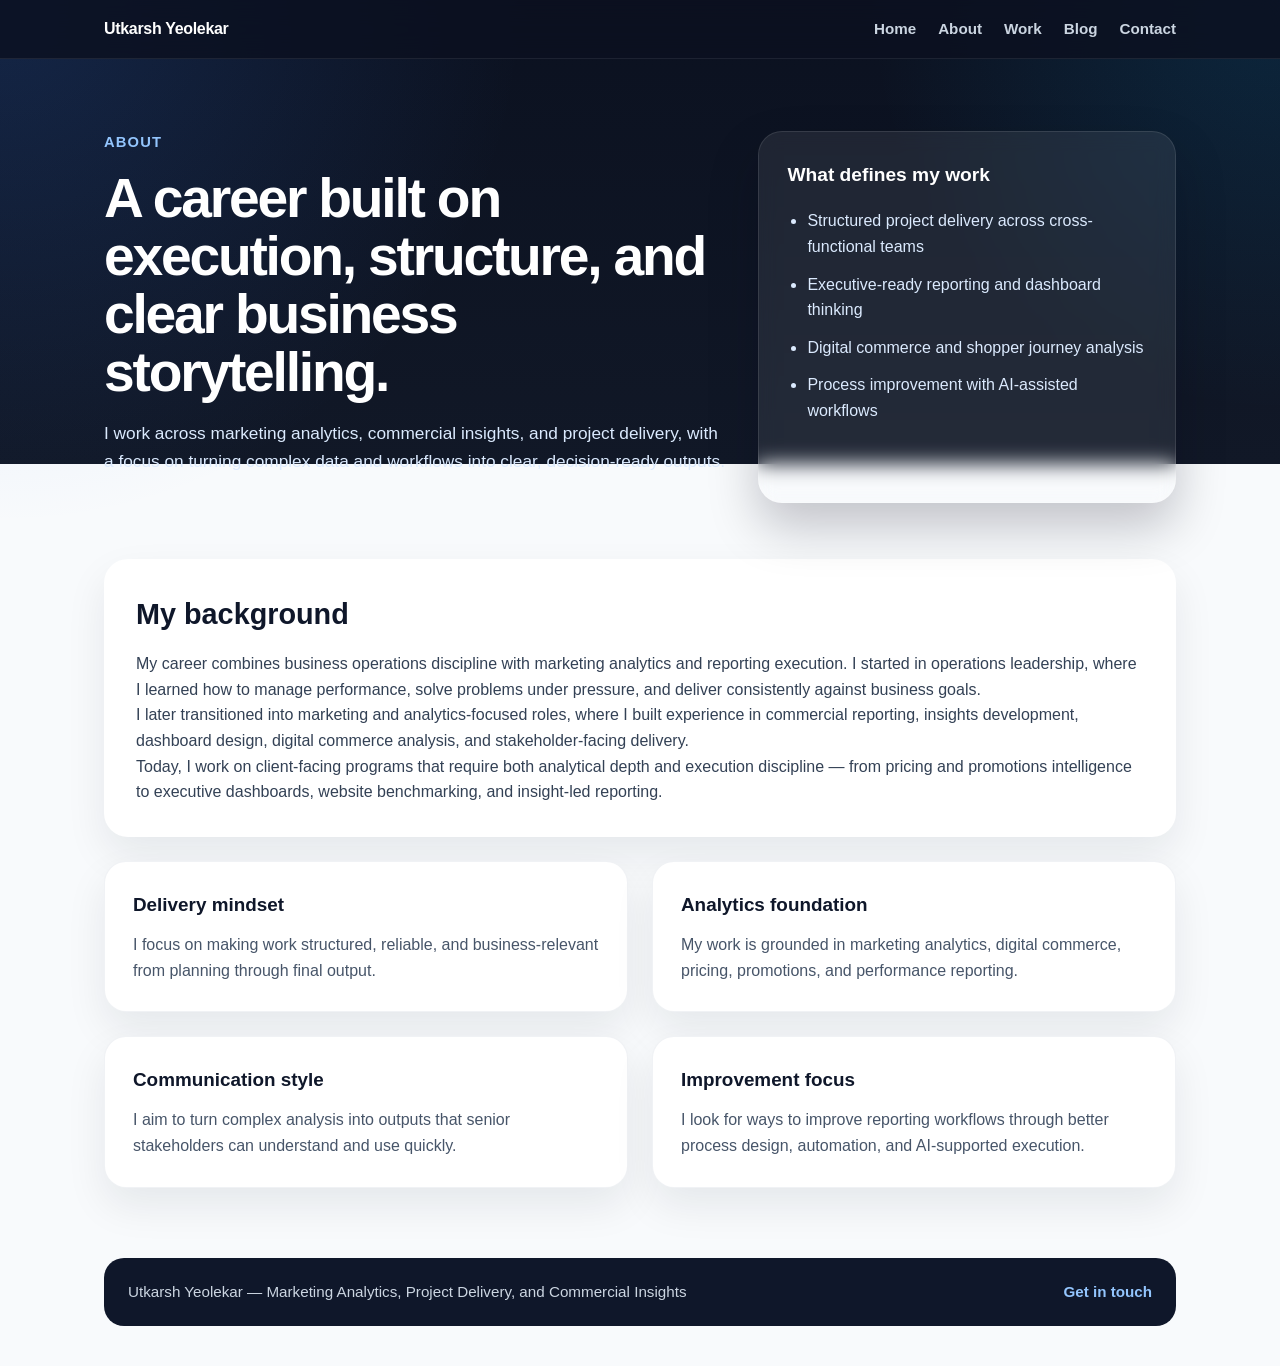
==== about.html @ 6785f932 "Update about.html" ====
<!DOCTYPE html>
<html lang="en">
<head>
  <meta charset="UTF-8" />
  <meta name="viewport" content="width=device-width, initial-scale=1.0" />
  <title>About | Utkarsh Yeolekar</title>
  <link rel="stylesheet" href="style.css" />
</head>
<body>
  <nav>
    <div class="nav-container">
      <a href="index.html" class="brand">Utkarsh Yeolekar</a>
      <div class="nav-links">
        <a href="index.html">Home</a>
        <a href="about.html" class="active">About</a>
        <a href="work.html">Work</a>
        <a href="blog.html">Blog</a>
        <a href="contact.html">Contact</a>
      </div>
    </div>
  </nav>

  <header class="hero">
    <div class="hero-text">
      <p class="eyebrow">About</p>
      <h1>A career built on execution, structure, and clear business storytelling.</h1>
      <p class="hero-copy">
        I work across marketing analytics, commercial insights, and project delivery, with a focus on turning complex data and workflows into clear, decision-ready outputs.
      </p>
    </div>

    <div class="hero-card">
      <h2>What defines my work</h2>
      <ul>
        <li>Structured project delivery across cross-functional teams</li>
        <li>Executive-ready reporting and dashboard thinking</li>
        <li>Digital commerce and shopper journey analysis</li>
        <li>Process improvement with AI-assisted workflows</li>
      </ul>
    </div>
  </header>

  <main>
    <section class="section-intro">
      <h2>My background</h2>
      <p>
        My career combines business operations discipline with marketing analytics and reporting execution. I started in operations leadership, where I learned how to manage performance, solve problems under pressure, and deliver consistently against business goals.
      </p>
      <p>
        I later transitioned into marketing and analytics-focused roles, where I built experience in commercial reporting, insights development, dashboard design, digital commerce analysis, and stakeholder-facing delivery.
      </p>
      <p>
        Today, I work on client-facing programs that require both analytical depth and execution discipline — from pricing and promotions intelligence to executive dashboards, website benchmarking, and insight-led reporting.
      </p>
    </section>

    <section class="cards-grid">
      <article class="info-card">
        <h3>Delivery mindset</h3>
        <p>
          I focus on making work structured, reliable, and business-relevant from planning through final output.
        </p>
      </article>

      <article class="info-card">
        <h3>Analytics foundation</h3>
        <p>
          My work is grounded in marketing analytics, digital commerce, pricing, promotions, and performance reporting.
        </p>
      </article>

      <article class="info-card">
        <h3>Communication style</h3>
        <p>
          I aim to turn complex analysis into outputs that senior stakeholders can understand and use quickly.
        </p>
      </article>

      <article class="info-card">
        <h3>Improvement focus</h3>
        <p>
          I look for ways to improve reporting workflows through better process design, automation, and AI-supported execution.
        </p>
      </article>
    </section>
  </main>

  <footer class="site-footer">
    <div class="site-footer-inner">
      <p>Utkarsh Yeolekar — Marketing Analytics, Project Delivery, and Commercial Insights</p>
      <p><a href="contact.html">Get in touch</a></p>
    </div>
  </footer>

  <script src="script.js"></script>
</body>
</html>
---- style.css ----
* {
  box-sizing: border-box;
}

html {
  scroll-behavior: smooth;
}

body {
  margin: 0;
  font-family: Arial, sans-serif;
  color: #0f172a;
  background:
    radial-gradient(circle at top left, rgba(59, 130, 246, 0.18), transparent 28%),
    radial-gradient(circle at top right, rgba(14, 165, 233, 0.14), transparent 22%),
    linear-gradient(180deg, #0b1120 0%, #111827 34%, #f8fafc 34%, #f8fafc 100%);
  line-height: 1.6;
}

nav {
  position: sticky;
  top: 0;
  z-index: 1000;
  background: rgba(11, 17, 32, 0.82);
  backdrop-filter: blur(14px);
  border-bottom: 1px solid rgba(255, 255, 255, 0.08);
}

.nav-container {
  max-width: 1120px;
  margin: 0 auto;
  padding: 16px 24px;
  display: flex;
  justify-content: space-between;
  align-items: center;
  gap: 24px;
}

.brand {
  color: #ffffff;
  text-decoration: none;
  font-size: 1rem;
  font-weight: 700;
  letter-spacing: -0.02em;
}

.nav-links {
  display: flex;
  gap: 22px;
  flex-wrap: wrap;
}

.nav-links a {
  color: #cbd5e1;
  text-decoration: none;
  font-size: 0.95rem;
  font-weight: 600;
  transition: color 0.2s ease;
}

.nav-links a:hover {
  color: #ffffff;
}

.hero {
  max-width: 1120px;
  margin: 0 auto;
  padding: 72px 24px 56px;
  display: grid;
  grid-template-columns: 1.35fr 0.9fr;
  gap: 28px;
  align-items: stretch;
  color: #ffffff;
}

.eyebrow {
  margin: 0 0 16px;
  color: #93c5fd;
  font-size: 0.92rem;
  font-weight: 700;
  letter-spacing: 0.08em;
  text-transform: uppercase;
}

.hero h1 {
  margin: 0 0 18px;
  font-size: 3.45rem;
  line-height: 1.05;
  letter-spacing: -0.04em;
  max-width: 760px;
}

.hero-copy {
  margin: 0 0 28px;
  font-size: 1.08rem;
  color: #dbeafe;
  max-width: 700px;
}

.hero-actions {
  display: flex;
  gap: 14px;
  flex-wrap: wrap;
}

.button-primary,
.button-secondary {
  display: inline-block;
  padding: 13px 20px;
  border-radius: 999px;
  text-decoration: none;
  font-weight: 700;
  transition: transform 0.2s ease, box-shadow 0.2s ease, background 0.2s ease;
}

.button-primary {
  background: linear-gradient(135deg, #2563eb, #0ea5e9);
  color: #ffffff;
  box-shadow: 0 12px 30px rgba(37, 99, 235, 0.28);
}

.button-secondary {
  background: rgba(255, 255, 255, 0.08);
  color: #ffffff;
  border: 1px solid rgba(255, 255, 255, 0.12);
}

.button-primary:hover,
.button-secondary:hover {
  transform: translateY(-1px);
  text-decoration: none;
}

.hero-card {
  background: rgba(255, 255, 255, 0.08);
  border: 1px solid rgba(255, 255, 255, 0.10);
  border-radius: 24px;
  padding: 28px;
  box-shadow: 0 24px 50px rgba(2, 6, 23, 0.22);
  backdrop-filter: blur(10px);
}

.hero-card h2 {
  margin: 0 0 18px;
  color: #ffffff;
  font-size: 1.2rem;
}

.hero-card ul {
  margin: 0;
  padding-left: 20px;
  color: #dbeafe;
}

.hero-card li {
  margin-bottom: 12px;
}

main {
  max-width: 1120px;
  margin: 0 auto;
  padding: 0 24px 70px;
}

.section-intro {
  background: #ffffff;
  padding: 32px;
  border-radius: 24px;
  box-shadow: 0 18px 40px rgba(15, 23, 42, 0.08);
  margin-bottom: 24px;
}

.section-intro h2 {
  margin-top: 0;
  margin-bottom: 14px;
  font-size: 1.8rem;
  color: #0f172a;
}

.section-intro p {
  margin: 0;
  color: #334155;
}

.cards-grid {
  display: grid;
  grid-template-columns: repeat(2, minmax(0, 1fr));
  gap: 24px;
}

.info-card {
  background: #ffffff;
  padding: 28px;
  border-radius: 22px;
  box-shadow: 0 18px 40px rgba(15, 23, 42, 0.08);
  border: 1px solid rgba(148, 163, 184, 0.14);
}

.info-card h3 {
  margin-top: 0;
  margin-bottom: 12px;
  font-size: 1.18rem;
  color: #0f172a;
}

.info-card p {
  margin: 0;
  color: #475569;
}

.site-footer {
  max-width: 1120px;
  margin: 0 auto;
  padding: 0 24px 40px;
}

.site-footer-inner {
  background: #0f172a;
  color: #cbd5e1;
  padding: 22px 24px;
  border-radius: 20px;
  display: flex;
  justify-content: space-between;
  align-items: center;
  gap: 16px;
  flex-wrap: wrap;
}

.site-footer p {
  margin: 0;
  font-size: 0.95rem;
}

.site-footer a {
  color: #93c5fd;
  text-decoration: none;
  font-weight: 600;
}

.site-footer a:hover {
  color: #ffffff;
  text-decoration: underline;
}

a {
  color: inherit;
}

@media (max-width: 900px) {
  .hero {
    grid-template-columns: 1fr;
  }

  .hero h1 {
    font-size: 2.7rem;
  }

  .cards-grid {
    grid-template-columns: 1fr;
  }
}

@media (max-width: 768px) {
  .nav-container {
    padding: 14px 20px;
    flex-direction: column;
    align-items: flex-start;
  }

  .nav-links {
    gap: 14px;
  }

  .hero {
    padding: 56px 20px 40px;
  }

  .hero h1 {
    font-size: 2.2rem;
  }

  .hero-copy {
    font-size: 1rem;
  }

  main {
    padding: 0 20px 44px;
  }

  .section-intro,
  .info-card,
  .hero-card {
    padding: 22px;
    border-radius: 18px;
  }

  .site-footer {
    padding: 0 20px 28px;
  }

  .site-footer-inner {
    padding: 18px 20px;
  }
}
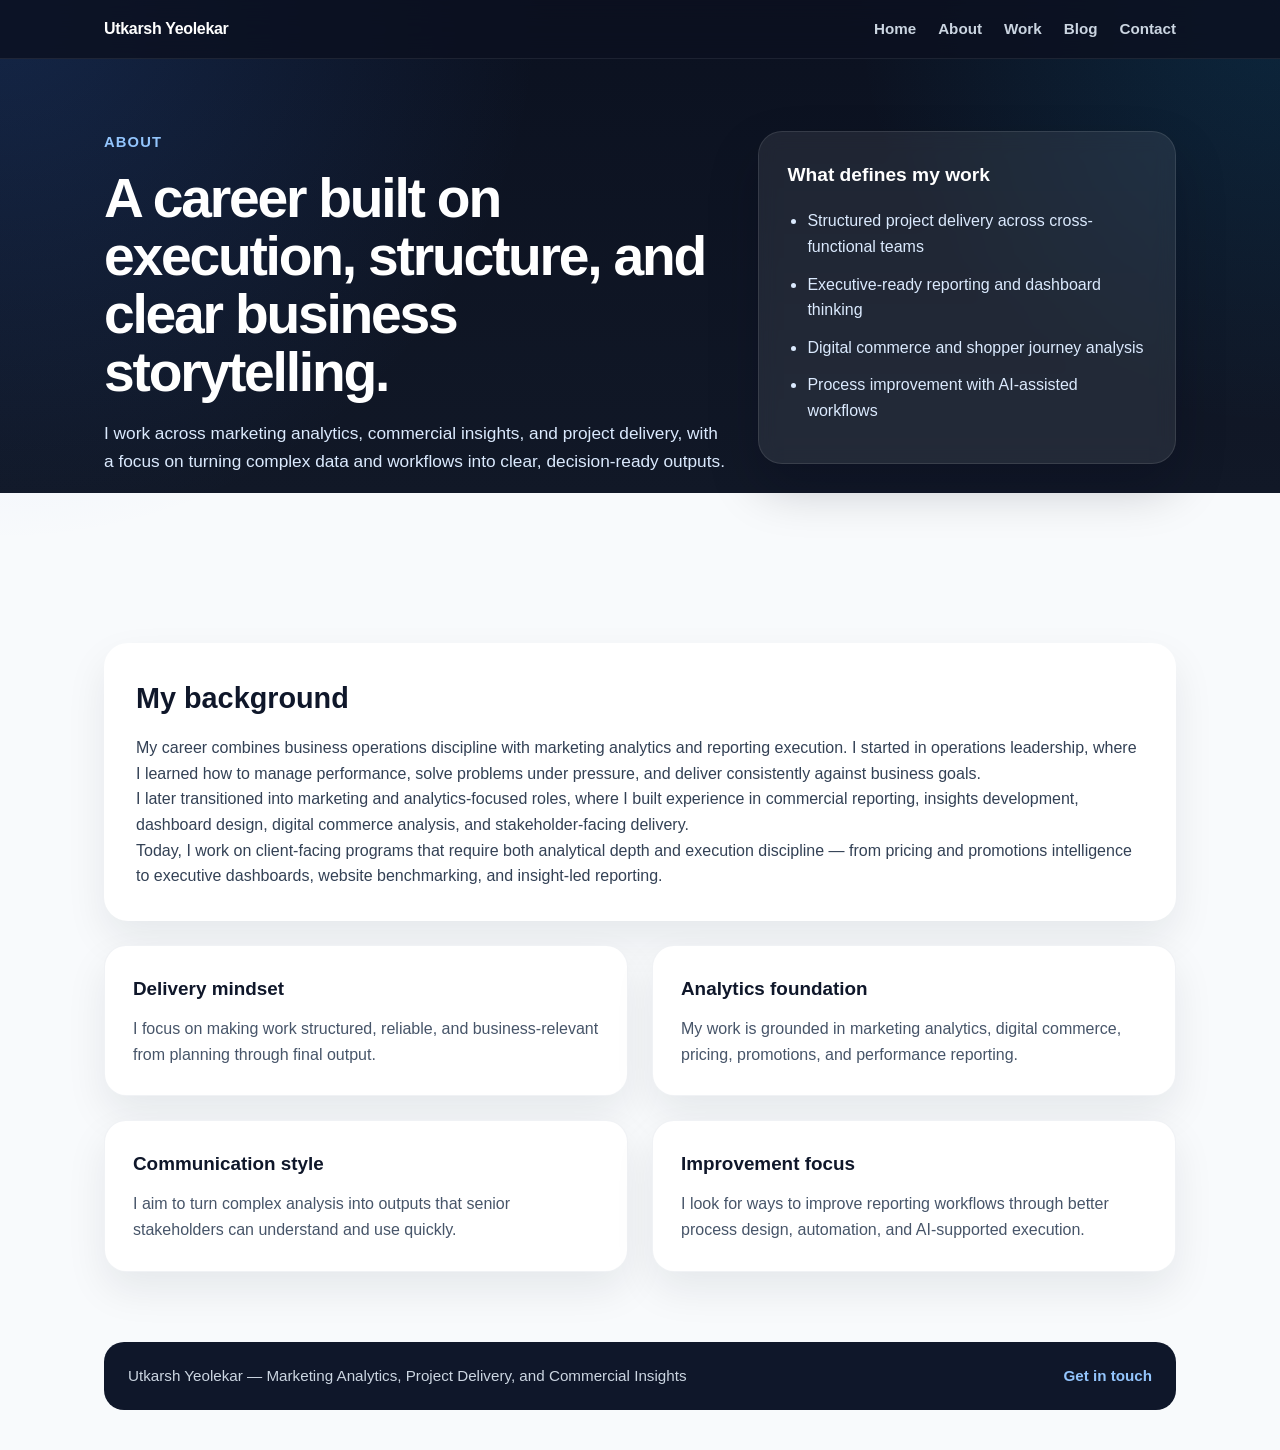
==== commit f4354212: "Update about.html" ====
--- a/about.html
+++ b/about.html
@@ -20,7 +20,7 @@
     </div>
   </nav>
 
-  <header class="hero">
+  <header class="hero" style="padding-bottom: 140px; align-items: start;">
     <div class="hero-text">
       <p class="eyebrow">About</p>
       <h1>A career built on execution, structure, and clear business storytelling.</h1>
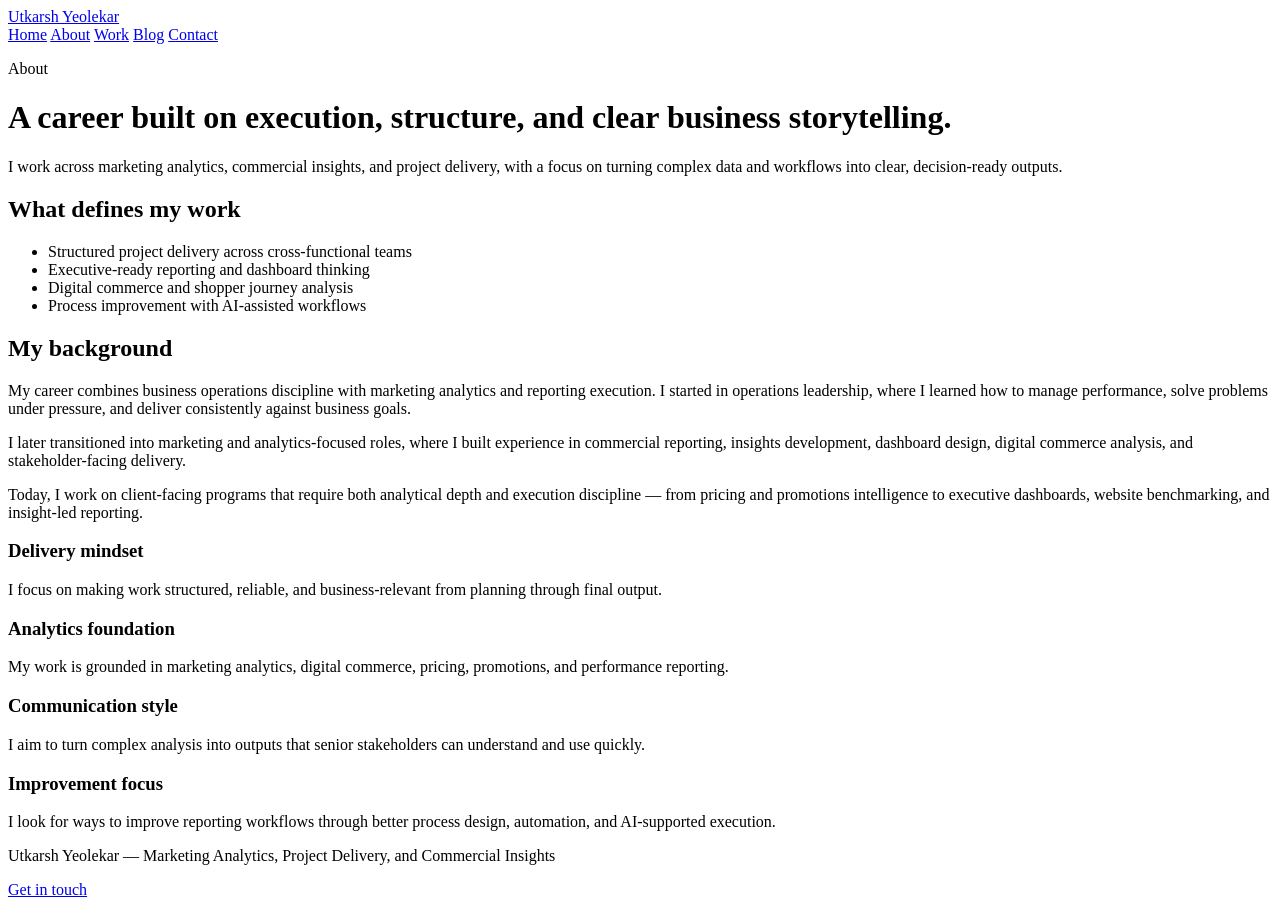
==== commit e23d2194: "Update about.html" ====
--- a/about.html
+++ b/about.html
@@ -4,7 +4,7 @@
   <meta charset="UTF-8" />
   <meta name="viewport" content="width=device-width, initial-scale=1.0" />
   <title>About | Utkarsh Yeolekar</title>
-  <link rel="stylesheet" href="style.css" />
+  <link rel="stylesheet" href="style-v4.css" />
 </head>
 <body>
   <nav>
@@ -20,7 +20,7 @@
     </div>
   </nav>
 
-  <header class="hero" style="padding-bottom: 140px; align-items: start;">
+  <header class="hero">
     <div class="hero-text">
       <p class="eyebrow">About</p>
       <h1>A career built on execution, structure, and clear business storytelling.</h1>
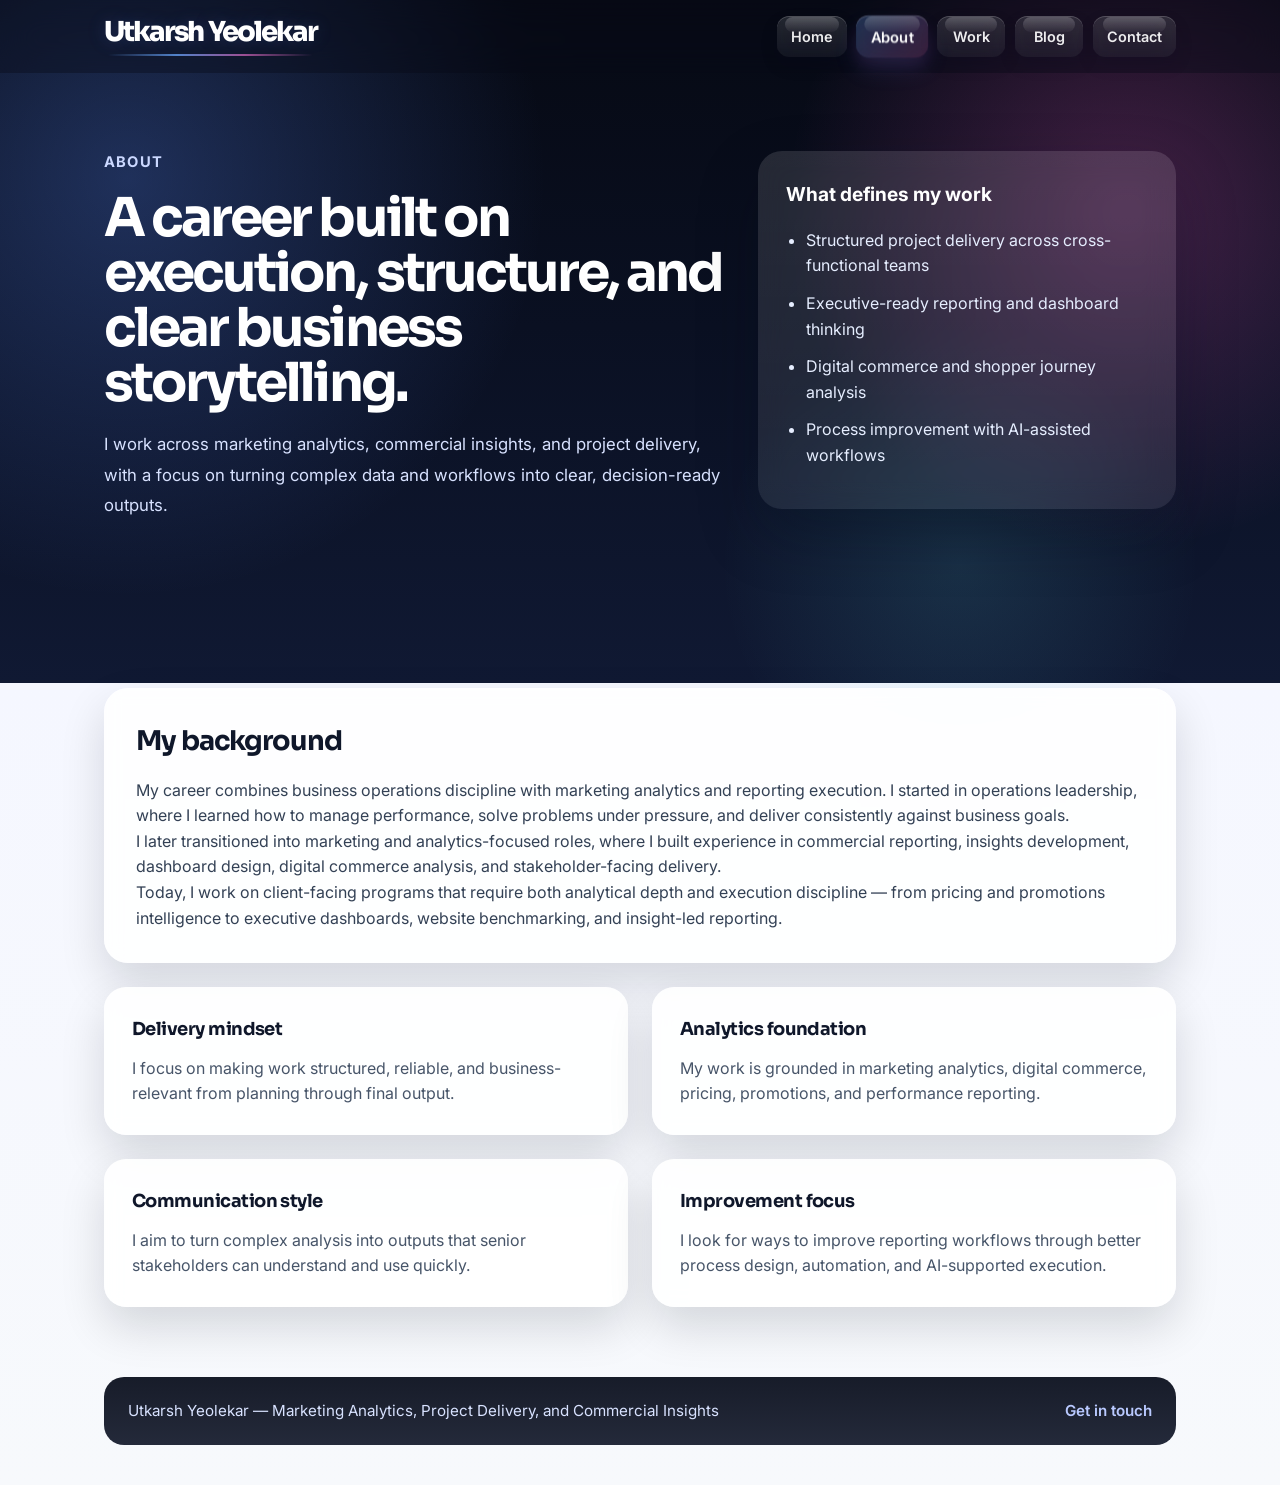
==== commit 54ea48fe: "Update about.html" ====
--- a/about.html
+++ b/about.html
@@ -9,7 +9,10 @@
 <body>
   <nav>
     <div class="nav-container">
-      <a href="index.html" class="brand">Utkarsh Yeolekar</a>
+      <a href="index.html" class="brand brand-stack">
+        <span class="brand-first">Utkarsh</span>
+        <span class="brand-last">Yeolekar</span>
+      </a>
       <div class="nav-links">
         <a href="index.html">Home</a>
         <a href="about.html" class="active">About</a>
--- a/style-v4.css
+++ b/style-v4.css
@@ -0,0 +1,455 @@
+@import url('https://fonts.googleapis.com/css2?family=Inter:wght@400;500;600;700;800&family=Sora:wght@600;700;800&display=swap');
+
+* {
+  box-sizing: border-box;
+}
+
+html {
+  scroll-behavior: smooth;
+}
+
+:root {
+  --text-dark: #0f172a;
+  --text-mid: #475569;
+  --text-soft: #d8e2ff;
+  --text-white: #ffffff;
+  --accent-blue: #6aa8ff;
+  --accent-pink: #ff78db;
+  --shadow-soft: 0 20px 45px rgba(7, 11, 23, 0.14);
+  --shadow-strong: 0 25px 60px rgba(5, 10, 25, 0.28);
+}
+
+body {
+  margin: 0;
+  font-family: 'Inter', Arial, sans-serif;
+  color: var(--text-dark);
+  background:
+    radial-gradient(circle at 10% 12%, rgba(91, 140, 255, 0.28), transparent 24%),
+    radial-gradient(circle at 88% 14%, rgba(255, 95, 207, 0.24), transparent 20%),
+    radial-gradient(circle at 75% 38%, rgba(103, 232, 249, 0.12), transparent 18%),
+    linear-gradient(180deg, #060913 0%, #0a1022 22%, #101933 46%, #f5f7ff 46%, #f7f9fc 100%);
+  line-height: 1.6;
+}
+
+nav {
+  position: sticky;
+  top: 0;
+  z-index: 1000;
+  background: rgba(8, 12, 24, 0.38);
+  backdrop-filter: blur(18px);
+  -webkit-backdrop-filter: blur(18px);
+}
+
+.nav-container {
+  max-width: 1120px;
+  margin: 0 auto;
+  padding: 16px 24px;
+  display: flex;
+  justify-content: space-between;
+  align-items: center;
+  gap: 24px;
+}
+
+.brand {
+  position: relative;
+  display: inline-block;
+  color: var(--text-white);
+  text-decoration: none;
+  font-family: 'Sora', 'Inter', Arial, sans-serif;
+  font-size: 1.72rem;
+  font-weight: 800;
+  letter-spacing: -0.07em;
+  line-height: 0.95;
+  padding: 2px 0 10px;
+  text-shadow:
+    0 0 18px rgba(106, 168, 255, 0.18),
+    0 0 28px rgba(255, 120, 219, 0.1);
+  transition: transform 0.25s ease, text-shadow 0.25s ease;
+}
+
+.brand::after {
+  content: "";
+  position: absolute;
+  left: 4px;
+  bottom: 0;
+  width: calc(100% - 8px);
+  height: 2px;
+  border-radius: 999px;
+  background: linear-gradient(
+    90deg,
+    rgba(106,168,255,0),
+    rgba(106,168,255,0.78),
+    rgba(255,120,219,0.62),
+    rgba(255,120,219,0)
+  );
+  opacity: 0.95;
+}
+
+.brand:hover {
+  transform: translateY(-1px);
+  text-shadow:
+    0 0 24px rgba(106, 168, 255, 0.24),
+    0 0 34px rgba(255, 120, 219, 0.14);
+}
+
+.nav-links {
+  display: flex;
+  gap: 10px;
+  flex-wrap: wrap;
+  align-items: center;
+}
+
+.nav-links a {
+  position: relative;
+  color: rgba(255, 255, 255, 0.92);
+  text-decoration: none;
+  font-size: 0.9rem;
+  font-weight: 600;
+  padding: 9px 14px;
+  min-width: 68px;
+  text-align: center;
+  border-radius: 12px;
+  background: linear-gradient(180deg, rgba(255,255,255,0.12), rgba(255,255,255,0.05));
+  backdrop-filter: blur(14px);
+  -webkit-backdrop-filter: blur(14px);
+  box-shadow:
+    inset 0 1px 0 rgba(255,255,255,0.18),
+    0 8px 18px rgba(8, 12, 24, 0.12);
+  transition: transform 0.25s ease, box-shadow 0.25s ease, background 0.25s ease, color 0.25s ease;
+  overflow: hidden;
+}
+
+.nav-links a::before {
+  content: "";
+  position: absolute;
+  top: 1px;
+  left: 12%;
+  width: 76%;
+  height: 36%;
+  border-radius: 999px;
+  background: linear-gradient(180deg, rgba(255,255,255,0.22), rgba(255,255,255,0.03));
+  pointer-events: none;
+}
+
+.nav-links a:hover {
+  transform: translateY(-1px);
+  background: linear-gradient(180deg, rgba(255,255,255,0.16), rgba(255,255,255,0.07));
+  box-shadow:
+    inset 0 1px 0 rgba(255,255,255,0.24),
+    0 10px 22px rgba(91, 140, 255, 0.08),
+    0 8px 16px rgba(255, 95, 207, 0.05);
+}
+
+.nav-links a.active {
+  transform: scale(1.03);
+  color: var(--text-white);
+  background: linear-gradient(135deg, rgba(106,168,255,0.26), rgba(255,120,219,0.18));
+  box-shadow:
+    inset 0 1px 0 rgba(255,255,255,0.24),
+    0 12px 24px rgba(91, 140, 255, 0.12),
+    0 8px 18px rgba(255, 95, 207, 0.08);
+}
+
+.hero {
+  max-width: 1120px;
+  margin: 0 auto;
+  padding: 78px 24px 140px;
+  display: grid;
+  grid-template-columns: 1.35fr 0.9fr;
+  gap: 28px;
+  align-items: start;
+  color: var(--text-white);
+}
+
+.hero-text {
+  min-width: 0;
+}
+
+.eyebrow {
+  margin: 0 0 16px;
+  color: #cbd8ff;
+  font-size: 0.92rem;
+  font-weight: 700;
+  letter-spacing: 0.08em;
+  text-transform: uppercase;
+}
+
+.hero h1 {
+  margin: 0 0 18px;
+  font-family: 'Sora', 'Inter', Arial, sans-serif;
+  font-size: 3.35rem;
+  font-weight: 700;
+  line-height: 1.03;
+  letter-spacing: -0.055em;
+  max-width: 760px;
+}
+
+.hero-copy {
+  margin: 0 0 28px;
+  font-size: 1.05rem;
+  font-weight: 400;
+  line-height: 1.8;
+  color: var(--text-soft);
+  max-width: 700px;
+}
+
+.hero-actions {
+  display: flex;
+  gap: 14px;
+  flex-wrap: wrap;
+}
+
+.button-primary,
+.button-secondary {
+  position: relative;
+  display: inline-block;
+  padding: 14px 22px;
+  border-radius: 16px;
+  text-decoration: none;
+  font-weight: 700;
+  overflow: hidden;
+  transition: transform 0.25s ease, box-shadow 0.25s ease, background 0.25s ease;
+}
+
+.button-primary::before,
+.button-secondary::before {
+  content: "";
+  position: absolute;
+  top: 1px;
+  left: 8%;
+  width: 84%;
+  height: 42%;
+  border-radius: 999px;
+  background: linear-gradient(180deg, rgba(255,255,255,0.28), rgba(255,255,255,0.04));
+  pointer-events: none;
+}
+
+.button-primary,
+.button-primary:visited {
+  background: linear-gradient(135deg, rgba(106,168,255,0.85), rgba(255,120,219,0.75));
+  color: var(--text-white);
+  box-shadow:
+    inset 0 1px 0 rgba(255,255,255,0.3),
+    0 14px 30px rgba(91, 140, 255, 0.2),
+    0 10px 24px rgba(255, 95, 207, 0.12);
+}
+
+.button-secondary,
+.button-secondary:visited {
+  background: linear-gradient(180deg, rgba(255,255,255,0.16), rgba(255,255,255,0.08));
+  color: var(--text-white);
+  backdrop-filter: blur(14px);
+  -webkit-backdrop-filter: blur(14px);
+  box-shadow:
+    inset 0 1px 0 rgba(255,255,255,0.32),
+    0 12px 28px rgba(8, 12, 24, 0.16);
+}
+
+.button-primary:hover,
+.button-secondary:hover {
+  transform: translateY(-2px);
+  text-decoration: none;
+}
+
+.button-secondary:hover {
+  background: linear-gradient(180deg, rgba(255,255,255,0.22), rgba(255,255,255,0.1));
+}
+
+.hero-card {
+  background: linear-gradient(180deg, rgba(255, 255, 255, 0.12), rgba(255, 255, 255, 0.08));
+  border-radius: 24px;
+  padding: 28px;
+  box-shadow: var(--shadow-strong);
+  backdrop-filter: blur(14px);
+  -webkit-backdrop-filter: blur(14px);
+}
+
+.hero-card h2 {
+  margin: 0 0 18px;
+  color: var(--text-white);
+  font-size: 1.2rem;
+  font-weight: 700;
+}
+
+.hero-card ul {
+  margin: 0;
+  padding-left: 20px;
+  color: #e6eeff;
+}
+
+.hero-card li {
+  margin-bottom: 12px;
+}
+
+main {
+  max-width: 1120px;
+  margin: 0 auto;
+  padding: 0 24px 70px;
+}
+
+.section-intro {
+  background: rgba(255, 255, 255, 0.88);
+  padding: 32px;
+  border-radius: 24px;
+  box-shadow: var(--shadow-soft);
+  margin-bottom: 24px;
+  backdrop-filter: blur(8px);
+}
+
+.section-intro h2 {
+  margin-top: 0;
+  margin-bottom: 14px;
+  font-family: 'Sora', 'Inter', Arial, sans-serif;
+  font-size: 1.7rem;
+  font-weight: 700;
+  letter-spacing: -0.04em;
+  color: var(--text-dark);
+}
+
+.section-intro p {
+  margin: 0;
+  color: #334155;
+}
+
+.cards-grid {
+  display: grid;
+  grid-template-columns: repeat(2, minmax(0, 1fr));
+  gap: 24px;
+}
+
+.info-card {
+  background: rgba(255, 255, 255, 0.9);
+  padding: 28px;
+  border-radius: 22px;
+  box-shadow: var(--shadow-soft);
+  backdrop-filter: blur(8px);
+}
+
+.info-card h3 {
+  margin-top: 0;
+  margin-bottom: 12px;
+  font-family: 'Sora', 'Inter', Arial, sans-serif;
+  font-size: 1.12rem;
+  font-weight: 700;
+  letter-spacing: -0.03em;
+  color: var(--text-dark);
+}
+
+.info-card p {
+  margin: 0;
+  color: var(--text-mid);
+}
+
+.site-footer {
+  max-width: 1120px;
+  margin: 0 auto;
+  padding: 0 24px 40px;
+}
+
+.site-footer-inner {
+  background: linear-gradient(180deg, rgba(9, 14, 28, 0.94), rgba(13, 19, 37, 0.9));
+  color: var(--text-soft);
+  padding: 22px 24px;
+  border-radius: 20px;
+  display: flex;
+  justify-content: space-between;
+  align-items: center;
+  gap: 16px;
+  flex-wrap: wrap;
+}
+
+.site-footer p {
+  margin: 0;
+  font-size: 0.95rem;
+}
+
+.site-footer a {
+  color: #b9c9ff;
+  text-decoration: none;
+  font-weight: 600;
+}
+
+.site-footer a:hover {
+  color: var(--text-white);
+  text-decoration: underline;
+}
+
+a {
+  color: inherit;
+}
+
+@media (max-width: 900px) {
+  body {
+    background:
+      radial-gradient(circle at 10% 12%, rgba(91, 140, 255, 0.24), transparent 24%),
+      radial-gradient(circle at 88% 14%, rgba(255, 95, 207, 0.2), transparent 20%),
+      linear-gradient(180deg, #060913 0%, #0a1022 25%, #101933 54%, #f5f7ff 54%, #f7f9fc 100%);
+  }
+
+  .hero {
+    grid-template-columns: 1fr;
+    padding: 64px 24px 110px;
+  }
+
+  .hero h1 {
+    font-size: 2.7rem;
+  }
+
+  .cards-grid {
+    grid-template-columns: 1fr;
+  }
+}
+
+@media (max-width: 768px) {
+  .nav-container {
+    padding: 14px 20px;
+    flex-direction: column;
+    align-items: flex-start;
+  }
+
+  .brand {
+    font-size: 1.28rem;
+  }
+
+  .nav-links {
+    gap: 10px;
+  }
+
+  .nav-links a {
+    min-width: 60px;
+    padding: 8px 12px;
+    font-size: 0.88rem;
+    border-radius: 10px;
+  }
+
+  .hero {
+    padding: 56px 20px 96px;
+  }
+
+  .hero h1 {
+    font-size: 2.2rem;
+  }
+
+  .hero-copy {
+    font-size: 1rem;
+  }
+
+  main {
+    padding: 0 20px 44px;
+  }
+
+  .section-intro,
+  .info-card,
+  .hero-card {
+    padding: 22px;
+    border-radius: 18px;
+  }
+
+  .site-footer {
+    padding: 0 20px 28px;
+  }
+
+  .site-footer-inner {
+    padding: 18px 20px;
+  }
+}
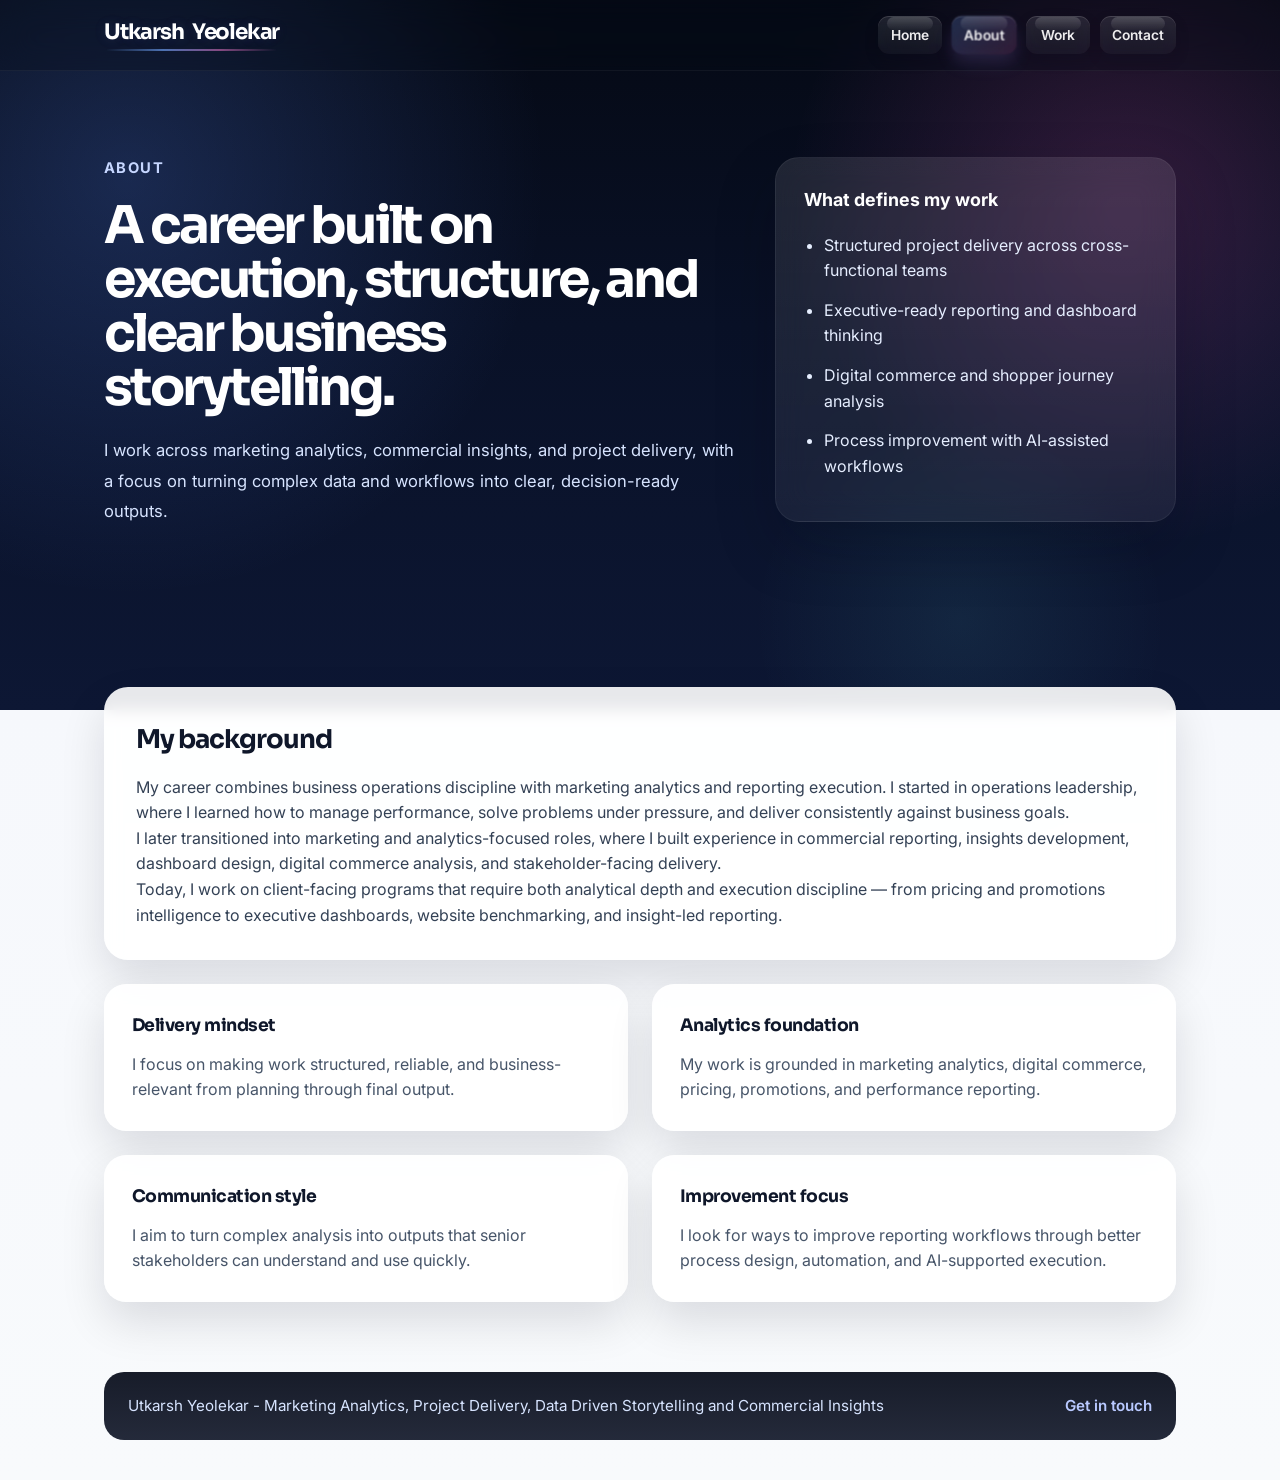
==== commit 95d4638a: "Update about.html" ====
--- a/about.html
+++ b/about.html
@@ -16,8 +16,8 @@
       <div class="nav-links">
         <a href="index.html">Home</a>
         <a href="about.html" class="active">About</a>
-        <a href="work.html">Work</a>
-        <a href="blog.html">Blog</a>
+        <a href="work-v2.html">Work</a>
+        
         <a href="contact.html">Contact</a>
       </div>
     </div>
@@ -90,7 +90,7 @@
 
   <footer class="site-footer">
     <div class="site-footer-inner">
-      <p>Utkarsh Yeolekar — Marketing Analytics, Project Delivery, and Commercial Insights</p>
+      <p>Utkarsh Yeolekar - Marketing Analytics, Project Delivery, Data Driven Storytelling and Commercial Insights</p>
       <p><a href="contact.html">Get in touch</a></p>
     </div>
   </footer>
--- a/style-v4.css
+++ b/style-v4.css
@@ -11,12 +11,12 @@
 :root {
   --text-dark: #0f172a;
   --text-mid: #475569;
-  --text-soft: #d8e2ff;
+  --text-soft: #d7e4ff;
   --text-white: #ffffff;
-  --accent-blue: #6aa8ff;
-  --accent-pink: #ff78db;
-  --shadow-soft: 0 20px 45px rgba(7, 11, 23, 0.14);
-  --shadow-strong: 0 25px 60px rgba(5, 10, 25, 0.28);
+  --accent-blue: #73a7ff;
+  --accent-pink: #ff7fd8;
+  --shadow-soft: 0 20px 45px rgba(7, 11, 23, 0.12);
+  --shadow-strong: 0 25px 60px rgba(5, 10, 25, 0.22);
 }
 
 body {
@@ -24,10 +24,10 @@
   font-family: 'Inter', Arial, sans-serif;
   color: var(--text-dark);
   background:
-    radial-gradient(circle at 10% 12%, rgba(91, 140, 255, 0.28), transparent 24%),
-    radial-gradient(circle at 88% 14%, rgba(255, 95, 207, 0.24), transparent 20%),
-    radial-gradient(circle at 75% 38%, rgba(103, 232, 249, 0.12), transparent 18%),
-    linear-gradient(180deg, #060913 0%, #0a1022 22%, #101933 46%, #f5f7ff 46%, #f7f9fc 100%);
+    radial-gradient(circle at 10% 12%, rgba(91, 140, 255, 0.22), transparent 24%),
+    radial-gradient(circle at 88% 14%, rgba(255, 95, 207, 0.18), transparent 20%),
+    radial-gradient(circle at 75% 42%, rgba(103, 232, 249, 0.08), transparent 16%),
+    linear-gradient(180deg, #050914 0%, #091127 22%, #0d1734 48%, #f6f8fc 48%, #f8fafc 100%);
   line-height: 1.6;
 }
 
@@ -35,9 +35,10 @@
   position: sticky;
   top: 0;
   z-index: 1000;
-  background: rgba(8, 12, 24, 0.38);
-  backdrop-filter: blur(18px);
-  -webkit-backdrop-filter: blur(18px);
+  background: rgba(7, 12, 24, 0.28);
+  backdrop-filter: blur(16px);
+  -webkit-backdrop-filter: blur(16px);
+  border-bottom: 1px solid rgba(255, 255, 255, 0.05);
 }
 
 .nav-container {
@@ -51,45 +52,50 @@
 }
 
 .brand {
+  color: var(--text-white);
+  text-decoration: none;
+}
+
+.brand-stack {
   position: relative;
-  display: inline-block;
-  color: var(--text-white);
-  text-decoration: none;
-  font-family: 'Sora', 'Inter', Arial, sans-serif;
-  font-size: 1.72rem;
-  font-weight: 800;
-  letter-spacing: -0.07em;
-  line-height: 0.95;
-  padding: 2px 0 10px;
-  text-shadow:
-    0 0 18px rgba(106, 168, 255, 0.18),
-    0 0 28px rgba(255, 120, 219, 0.1);
-  transition: transform 0.25s ease, text-shadow 0.25s ease;
-}
-
-.brand::after {
+  display: inline-flex;
+  flex-direction: row;
+  align-items: baseline;
+  justify-content: flex-start;
+  gap: 8px;
+  padding: 2px 0 8px;
+}
+
+.brand-stack::after {
   content: "";
   position: absolute;
-  left: 4px;
+  left: 2px;
   bottom: 0;
-  width: calc(100% - 8px);
+  width: calc(100% - 4px);
   height: 2px;
   border-radius: 999px;
   background: linear-gradient(
     90deg,
-    rgba(106,168,255,0),
-    rgba(106,168,255,0.78),
-    rgba(255,120,219,0.62),
-    rgba(255,120,219,0)
+    rgba(115,167,255,0),
+    rgba(115,167,255,0.7),
+    rgba(255,127,216,0.55),
+    rgba(255,127,216,0)
   );
-  opacity: 0.95;
-}
-
-.brand:hover {
-  transform: translateY(-1px);
+  opacity: 0.9;
+}
+
+.brand-first,
+.brand-last {
+  display: inline-block;
+  font-family: 'Sora', 'Inter', Arial, sans-serif;
+  font-size: 1.34rem;
+  font-weight: 700;
+  letter-spacing: -0.055em;
+  color: var(--text-white);
+  line-height: 1;
   text-shadow:
-    0 0 24px rgba(106, 168, 255, 0.24),
-    0 0 34px rgba(255, 120, 219, 0.14);
+    0 0 12px rgba(115, 167, 255, 0.14),
+    0 0 20px rgba(255, 127, 216, 0.08);
 }
 
 .nav-links {
@@ -103,19 +109,19 @@
   position: relative;
   color: rgba(255, 255, 255, 0.92);
   text-decoration: none;
-  font-size: 0.9rem;
+  font-size: 0.86rem;
   font-weight: 600;
-  padding: 9px 14px;
-  min-width: 68px;
+  padding: 8px 12px;
+  min-width: 64px;
   text-align: center;
-  border-radius: 12px;
-  background: linear-gradient(180deg, rgba(255,255,255,0.12), rgba(255,255,255,0.05));
+  border-radius: 11px;
+  background: linear-gradient(180deg, rgba(255,255,255,0.1), rgba(255,255,255,0.04));
   backdrop-filter: blur(14px);
   -webkit-backdrop-filter: blur(14px);
   box-shadow:
-    inset 0 1px 0 rgba(255,255,255,0.18),
-    0 8px 18px rgba(8, 12, 24, 0.12);
-  transition: transform 0.25s ease, box-shadow 0.25s ease, background 0.25s ease, color 0.25s ease;
+    inset 0 1px 0 rgba(255,255,255,0.14),
+    0 6px 16px rgba(8, 12, 24, 0.1);
+  transition: transform 0.22s ease, box-shadow 0.22s ease, background 0.22s ease;
   overflow: hidden;
 }
 
@@ -123,40 +129,39 @@
   content: "";
   position: absolute;
   top: 1px;
-  left: 12%;
-  width: 76%;
-  height: 36%;
+  left: 14%;
+  width: 72%;
+  height: 34%;
   border-radius: 999px;
-  background: linear-gradient(180deg, rgba(255,255,255,0.22), rgba(255,255,255,0.03));
+  background: linear-gradient(180deg, rgba(255,255,255,0.18), rgba(255,255,255,0.02));
   pointer-events: none;
 }
 
 .nav-links a:hover {
   transform: translateY(-1px);
-  background: linear-gradient(180deg, rgba(255,255,255,0.16), rgba(255,255,255,0.07));
+  background: linear-gradient(180deg, rgba(255,255,255,0.14), rgba(255,255,255,0.06));
   box-shadow:
-    inset 0 1px 0 rgba(255,255,255,0.24),
-    0 10px 22px rgba(91, 140, 255, 0.08),
-    0 8px 16px rgba(255, 95, 207, 0.05);
+    inset 0 1px 0 rgba(255,255,255,0.18),
+    0 10px 20px rgba(115, 167, 255, 0.08),
+    0 8px 16px rgba(255, 127, 216, 0.04);
 }
 
 .nav-links a.active {
-  transform: scale(1.03);
-  color: var(--text-white);
-  background: linear-gradient(135deg, rgba(106,168,255,0.26), rgba(255,120,219,0.18));
+  transform: scale(1.02);
+  background: linear-gradient(135deg, rgba(115,167,255,0.22), rgba(255,127,216,0.14));
   box-shadow:
-    inset 0 1px 0 rgba(255,255,255,0.24),
-    0 12px 24px rgba(91, 140, 255, 0.12),
-    0 8px 18px rgba(255, 95, 207, 0.08);
+    inset 0 1px 0 rgba(255,255,255,0.18),
+    0 10px 20px rgba(115, 167, 255, 0.1),
+    0 8px 16px rgba(255, 127, 216, 0.06);
 }
 
 .hero {
   max-width: 1120px;
   margin: 0 auto;
-  padding: 78px 24px 140px;
+  padding: 86px 24px 132px;
   display: grid;
-  grid-template-columns: 1.35fr 0.9fr;
-  gap: 28px;
+  grid-template-columns: 1.35fr 0.85fr;
+  gap: 34px;
   align-items: start;
   color: var(--text-white);
 }
@@ -166,31 +171,31 @@
 }
 
 .eyebrow {
-  margin: 0 0 16px;
-  color: #cbd8ff;
+  margin: 0 0 18px;
+  color: #c6d6ff;
   font-size: 0.92rem;
   font-weight: 700;
-  letter-spacing: 0.08em;
+  letter-spacing: 0.1em;
   text-transform: uppercase;
 }
 
 .hero h1 {
-  margin: 0 0 18px;
+  margin: 0 0 20px;
   font-family: 'Sora', 'Inter', Arial, sans-serif;
-  font-size: 3.35rem;
-  font-weight: 700;
-  line-height: 1.03;
-  letter-spacing: -0.055em;
+  font-size: 3.25rem;
+  font-weight: 700;
+  line-height: 1.04;
+  letter-spacing: -0.06em;
   max-width: 760px;
 }
 
 .hero-copy {
   margin: 0 0 28px;
-  font-size: 1.05rem;
+  font-size: 1.04rem;
   font-weight: 400;
-  line-height: 1.8;
+  line-height: 1.85;
   color: var(--text-soft);
-  max-width: 700px;
+  max-width: 690px;
 }
 
 .hero-actions {
@@ -203,12 +208,12 @@
 .button-secondary {
   position: relative;
   display: inline-block;
-  padding: 14px 22px;
-  border-radius: 16px;
+  padding: 13px 20px;
+  border-radius: 14px;
   text-decoration: none;
   font-weight: 700;
   overflow: hidden;
-  transition: transform 0.25s ease, box-shadow 0.25s ease, background 0.25s ease;
+  transition: transform 0.22s ease, box-shadow 0.22s ease, background 0.22s ease;
 }
 
 .button-primary::before,
@@ -216,33 +221,33 @@
   content: "";
   position: absolute;
   top: 1px;
-  left: 8%;
-  width: 84%;
-  height: 42%;
+  left: 10%;
+  width: 80%;
+  height: 38%;
   border-radius: 999px;
-  background: linear-gradient(180deg, rgba(255,255,255,0.28), rgba(255,255,255,0.04));
+  background: linear-gradient(180deg, rgba(255,255,255,0.22), rgba(255,255,255,0.03));
   pointer-events: none;
 }
 
 .button-primary,
 .button-primary:visited {
-  background: linear-gradient(135deg, rgba(106,168,255,0.85), rgba(255,120,219,0.75));
+  background: linear-gradient(135deg, rgba(115,167,255,0.82), rgba(255,127,216,0.72));
   color: var(--text-white);
   box-shadow:
-    inset 0 1px 0 rgba(255,255,255,0.3),
-    0 14px 30px rgba(91, 140, 255, 0.2),
-    0 10px 24px rgba(255, 95, 207, 0.12);
+    inset 0 1px 0 rgba(255,255,255,0.24),
+    0 14px 28px rgba(115, 167, 255, 0.16),
+    0 10px 20px rgba(255, 127, 216, 0.1);
 }
 
 .button-secondary,
 .button-secondary:visited {
-  background: linear-gradient(180deg, rgba(255,255,255,0.16), rgba(255,255,255,0.08));
+  background: linear-gradient(180deg, rgba(255,255,255,0.12), rgba(255,255,255,0.06));
   color: var(--text-white);
   backdrop-filter: blur(14px);
   -webkit-backdrop-filter: blur(14px);
   box-shadow:
-    inset 0 1px 0 rgba(255,255,255,0.32),
-    0 12px 28px rgba(8, 12, 24, 0.16);
+    inset 0 1px 0 rgba(255,255,255,0.22),
+    0 10px 22px rgba(8, 12, 24, 0.12);
 }
 
 .button-primary:hover,
@@ -252,22 +257,23 @@
 }
 
 .button-secondary:hover {
-  background: linear-gradient(180deg, rgba(255,255,255,0.22), rgba(255,255,255,0.1));
+  background: linear-gradient(180deg, rgba(255,255,255,0.16), rgba(255,255,255,0.08));
 }
 
 .hero-card {
-  background: linear-gradient(180deg, rgba(255, 255, 255, 0.12), rgba(255, 255, 255, 0.08));
+  background: linear-gradient(180deg, rgba(255, 255, 255, 0.1), rgba(255, 255, 255, 0.06));
+  border: 1px solid rgba(255, 255, 255, 0.06);
   border-radius: 24px;
   padding: 28px;
   box-shadow: var(--shadow-strong);
-  backdrop-filter: blur(14px);
-  -webkit-backdrop-filter: blur(14px);
+  backdrop-filter: blur(16px);
+  -webkit-backdrop-filter: blur(16px);
 }
 
 .hero-card h2 {
   margin: 0 0 18px;
   color: var(--text-white);
-  font-size: 1.2rem;
+  font-size: 1.12rem;
   font-weight: 700;
 }
 
@@ -278,7 +284,7 @@
 }
 
 .hero-card li {
-  margin-bottom: 12px;
+  margin-bottom: 14px;
 }
 
 main {
@@ -288,7 +294,7 @@
 }
 
 .section-intro {
-  background: rgba(255, 255, 255, 0.88);
+  background: rgba(255, 255, 255, 0.9);
   padding: 32px;
   border-radius: 24px;
   box-shadow: var(--shadow-soft);
@@ -300,7 +306,7 @@
   margin-top: 0;
   margin-bottom: 14px;
   font-family: 'Sora', 'Inter', Arial, sans-serif;
-  font-size: 1.7rem;
+  font-size: 1.62rem;
   font-weight: 700;
   letter-spacing: -0.04em;
   color: var(--text-dark);
@@ -318,7 +324,7 @@
 }
 
 .info-card {
-  background: rgba(255, 255, 255, 0.9);
+  background: rgba(255, 255, 255, 0.92);
   padding: 28px;
   border-radius: 22px;
   box-shadow: var(--shadow-soft);
@@ -329,7 +335,7 @@
   margin-top: 0;
   margin-bottom: 12px;
   font-family: 'Sora', 'Inter', Arial, sans-serif;
-  font-size: 1.12rem;
+  font-size: 1.08rem;
   font-weight: 700;
   letter-spacing: -0.03em;
   color: var(--text-dark);
@@ -338,6 +344,114 @@
 .info-card p {
   margin: 0;
   color: var(--text-mid);
+}
+
+.image-card {
+  position: relative;
+}
+
+.image-card img {
+  width: 100%;
+  margin-top: 16px;
+  border-radius: 14px;
+  display: block;
+}
+
+.expand-button {
+  margin-top: 12px;
+  display: inline-block;
+  padding: 8px 12px;
+  border-radius: 10px;
+  background: linear-gradient(180deg, rgba(15,23,42,0.92), rgba(30,41,59,0.92));
+  color: #ffffff;
+  font-size: 0.85rem;
+  font-weight: 600;
+  border: none;
+  cursor: pointer;
+}
+
+.expand-button:hover {
+  opacity: 0.92;
+}
+
+.project-menu-link {
+  display: block;
+  text-decoration: none;
+  font-size: 0.9rem;
+  font-weight: 500;
+  color: #334155;
+  padding: 8px 10px;
+  border-radius: 10px;
+  transition: background 0.2s ease, color 0.2s ease;
+}
+
+.project-menu-link:hover {
+  background: rgba(115, 167, 255, 0.08);
+  color: #0f172a;
+}
+
+.project-link-active {
+  background: linear-gradient(135deg, rgba(115,167,255,0.18), rgba(255,127,216,0.12));
+  color: #0f172a;
+  font-weight: 700;
+}
+
+#image-lightbox {
+  position: fixed;
+  inset: 0;
+  display: none;
+  z-index: 3000;
+}
+
+#image-lightbox.open {
+  display: block;
+}
+
+.lightbox-backdrop {
+  position: absolute;
+  inset: 0;
+  background: rgba(3, 7, 18, 0.82);
+  backdrop-filter: blur(6px);
+  -webkit-backdrop-filter: blur(6px);
+}
+
+.lightbox-content {
+  position: relative;
+  z-index: 2;
+  width: min(92vw, 1200px);
+  max-height: 90vh;
+  margin: 4vh auto;
+  display: flex;
+  justify-content: center;
+  align-items: center;
+}
+
+.lightbox-image {
+  max-width: 100%;
+  max-height: 86vh;
+  border-radius: 16px;
+  box-shadow: 0 24px 60px rgba(0, 0, 0, 0.4);
+  background: #fff;
+}
+
+.lightbox-close {
+  position: absolute;
+  top: -14px;
+  right: -14px;
+  width: 40px;
+  height: 40px;
+  border-radius: 999px;
+  border: none;
+  background: rgba(15, 23, 42, 0.95);
+  color: #ffffff;
+  font-size: 1.4rem;
+  line-height: 1;
+  cursor: pointer;
+  box-shadow: 0 12px 24px rgba(0,0,0,0.25);
+}
+
+.lightbox-close:hover {
+  opacity: 0.92;
 }
 
 .site-footer {
@@ -407,8 +521,9 @@
     align-items: flex-start;
   }
 
-  .brand {
-    font-size: 1.28rem;
+  .brand-first,
+  .brand-last {
+    font-size: 1.08rem;
   }
 
   .nav-links {
@@ -452,4 +567,14 @@
   .site-footer-inner {
     padding: 18px 20px;
   }
-}
+
+  .lightbox-content {
+    width: min(94vw, 1200px);
+    margin: 6vh auto;
+  }
+
+  .lightbox-close {
+    top: -10px;
+    right: -4px;
+  }
+}
